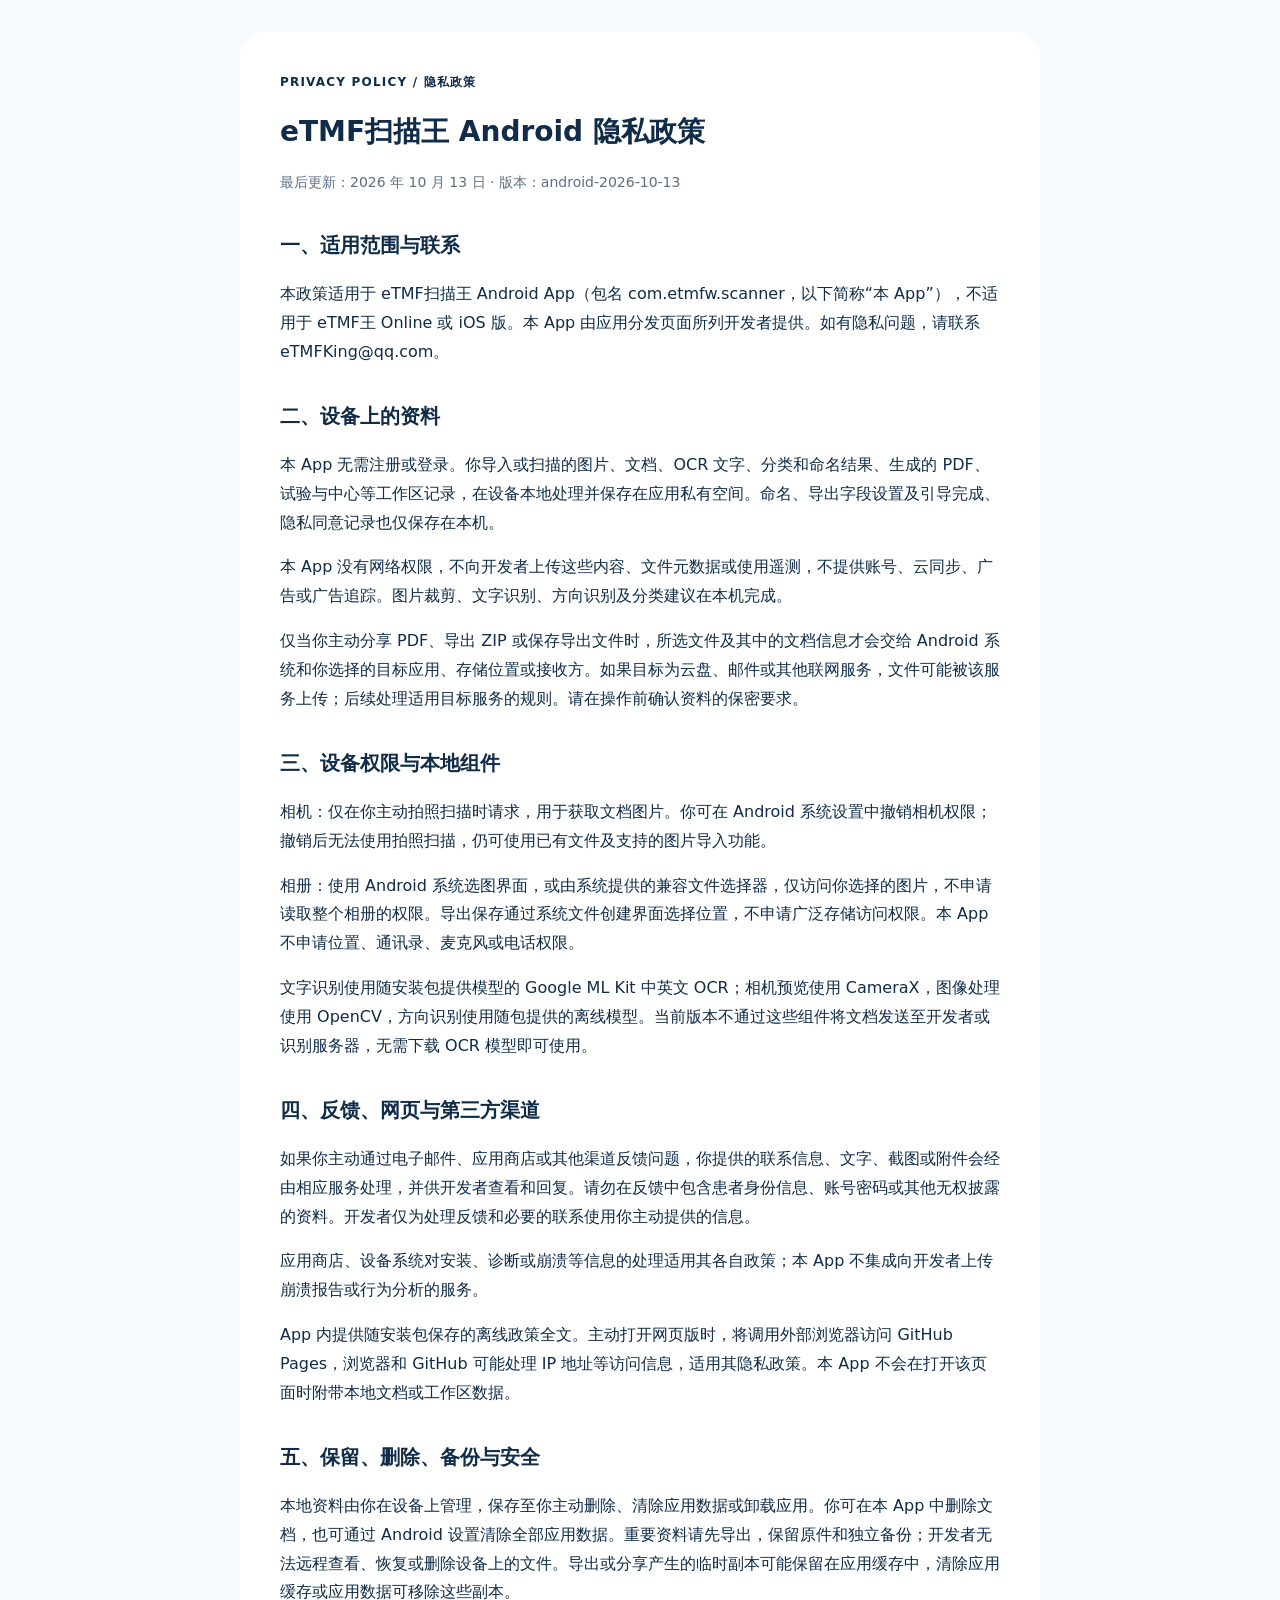
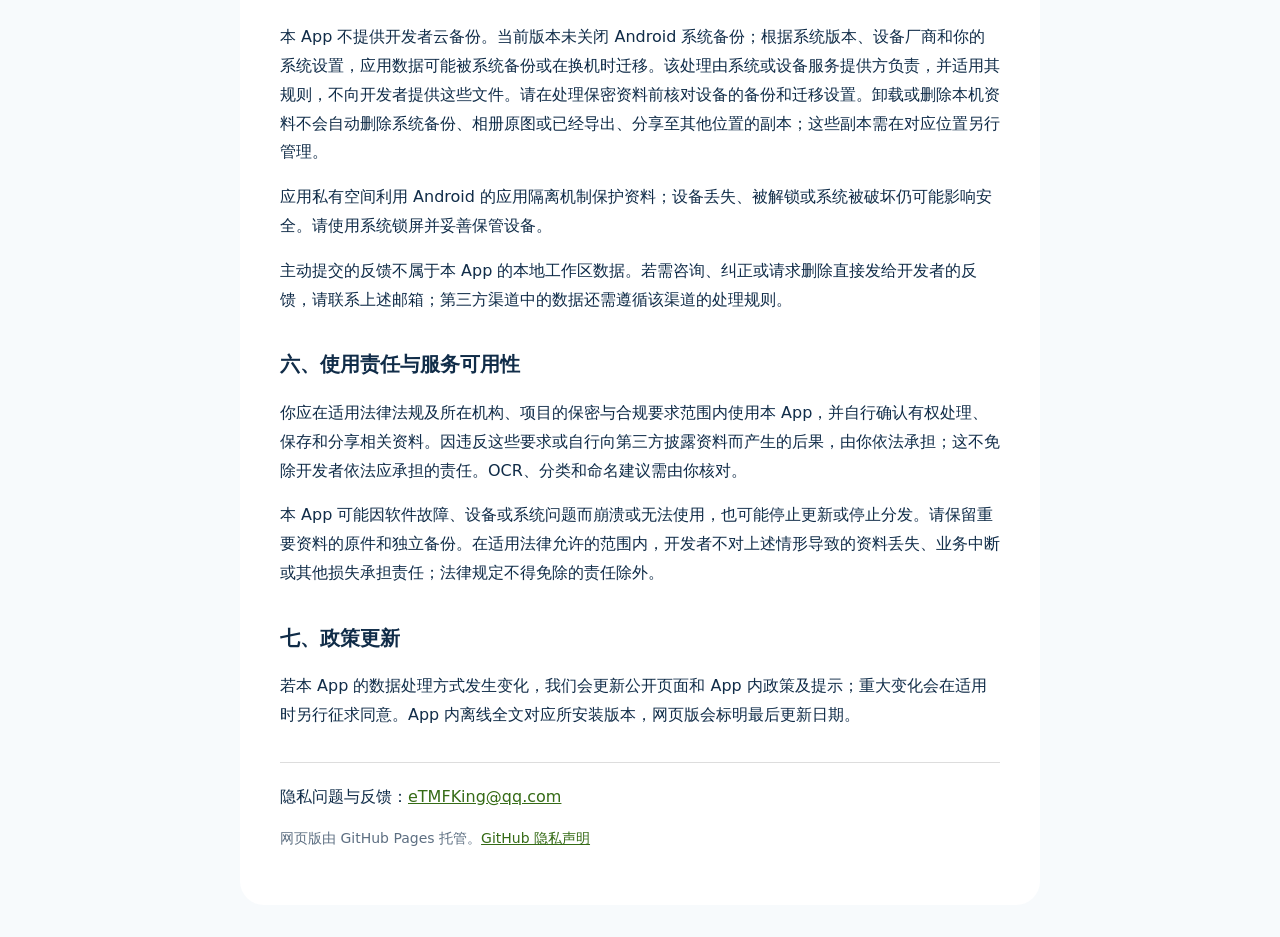
==== public/tool-android-privacy/index.html @ 69830667 "Publish Android scanner privacy policy" ====
<!doctype html>
<html lang="zh-CN"><head><meta charset="utf-8"><meta name="viewport" content="width=device-width, initial-scale=1"><meta name="description" content="eTMF扫描王 Android 版隐私政策：本地扫描与离线识别、设备权限、分享导出及资料管理。"><title>eTMF扫描王 Android 隐私政策</title><style>
:root{color-scheme:light dark;font-family:system-ui,-apple-system,"Noto Sans SC",sans-serif;line-height:1.8;color:#102c48;background:#f7fafc}body{margin:0;padding:32px 20px}main{box-sizing:border-box;max-width:800px;margin:auto;background:#fff;border-radius:24px;padding:40px}h1{font-size:28px;line-height:1.4}h2{font-size:20px;margin-top:32px}p{overflow-wrap:anywhere}a{color:#356b16}.meta{color:#5d6f82;font-size:14px}.label{font-size:12px;letter-spacing:.1em;font-weight:700}footer{margin-top:32px;border-top:1px solid #ddd;padding-top:20px}@media(max-width:600px){body{padding:16px 12px}main{padding:24px 20px}h1{font-size:24px}}@media(prefers-color-scheme:dark){:root{color:#e3edf6;background:#101a24}main{background:#172635}.meta{color:#a2b5c7}a{color:#b7f34a}}
</style></head><body><main><div class="label">PRIVACY POLICY / 隐私政策</div><h1>eTMF扫描王 Android 隐私政策</h1><p class="meta">最后更新：2026 年 10 月 13 日 · 版本：android-2026-10-13</p><section><h2>一、适用范围与联系</h2><p>本政策适用于 eTMF扫描王 Android App（包名 com.etmfw.scanner，以下简称“本 App”），不适用于 eTMF王 Online 或 iOS 版。本 App 由应用分发页面所列开发者提供。如有隐私问题，请联系 eTMFKing@qq.com。</p></section>
<section><h2>二、设备上的资料</h2><p>本 App 无需注册或登录。你导入或扫描的图片、文档、OCR 文字、分类和命名结果、生成的 PDF、试验与中心等工作区记录，在设备本地处理并保存在应用私有空间。命名、导出字段设置及引导完成、隐私同意记录也仅保存在本机。</p><p>本 App 没有网络权限，不向开发者上传这些内容、文件元数据或使用遥测，不提供账号、云同步、广告或广告追踪。图片裁剪、文字识别、方向识别及分类建议在本机完成。</p><p>仅当你主动分享 PDF、导出 ZIP 或保存导出文件时，所选文件及其中的文档信息才会交给 Android 系统和你选择的目标应用、存储位置或接收方。如果目标为云盘、邮件或其他联网服务，文件可能被该服务上传；后续处理适用目标服务的规则。请在操作前确认资料的保密要求。</p></section>
<section><h2>三、设备权限与本地组件</h2><p>相机：仅在你主动拍照扫描时请求，用于获取文档图片。你可在 Android 系统设置中撤销相机权限；撤销后无法使用拍照扫描，仍可使用已有文件及支持的图片导入功能。</p><p>相册：使用 Android 系统选图界面，或由系统提供的兼容文件选择器，仅访问你选择的图片，不申请读取整个相册的权限。导出保存通过系统文件创建界面选择位置，不申请广泛存储访问权限。本 App 不申请位置、通讯录、麦克风或电话权限。</p><p>文字识别使用随安装包提供模型的 Google ML Kit 中英文 OCR；相机预览使用 CameraX，图像处理使用 OpenCV，方向识别使用随包提供的离线模型。当前版本不通过这些组件将文档发送至开发者或识别服务器，无需下载 OCR 模型即可使用。</p></section>
<section><h2>四、反馈、网页与第三方渠道</h2><p>如果你主动通过电子邮件、应用商店或其他渠道反馈问题，你提供的联系信息、文字、截图或附件会经由相应服务处理，并供开发者查看和回复。请勿在反馈中包含患者身份信息、账号密码或其他无权披露的资料。开发者仅为处理反馈和必要的联系使用你主动提供的信息。</p><p>应用商店、设备系统对安装、诊断或崩溃等信息的处理适用其各自政策；本 App 不集成向开发者上传崩溃报告或行为分析的服务。</p><p>App 内提供随安装包保存的离线政策全文。主动打开网页版时，将调用外部浏览器访问 GitHub Pages，浏览器和 GitHub 可能处理 IP 地址等访问信息，适用其隐私政策。本 App 不会在打开该页面时附带本地文档或工作区数据。</p></section>
<section><h2>五、保留、删除、备份与安全</h2><p>本地资料由你在设备上管理，保存至你主动删除、清除应用数据或卸载应用。你可在本 App 中删除文档，也可通过 Android 设置清除全部应用数据。重要资料请先导出，保留原件和独立备份；开发者无法远程查看、恢复或删除设备上的文件。导出或分享产生的临时副本可能保留在应用缓存中，清除应用缓存或应用数据可移除这些副本。</p><p>本 App 不提供开发者云备份。当前版本未关闭 Android 系统备份；根据系统版本、设备厂商和你的系统设置，应用数据可能被系统备份或在换机时迁移。该处理由系统或设备服务提供方负责，并适用其规则，不向开发者提供这些文件。请在处理保密资料前核对设备的备份和迁移设置。卸载或删除本机资料不会自动删除系统备份、相册原图或已经导出、分享至其他位置的副本；这些副本需在对应位置另行管理。</p><p>应用私有空间利用 Android 的应用隔离机制保护资料；设备丢失、被解锁或系统被破坏仍可能影响安全。请使用系统锁屏并妥善保管设备。</p><p>主动提交的反馈不属于本 App 的本地工作区数据。若需咨询、纠正或请求删除直接发给开发者的反馈，请联系上述邮箱；第三方渠道中的数据还需遵循该渠道的处理规则。</p></section>
<section><h2>六、使用责任与服务可用性</h2><p>你应在适用法律法规及所在机构、项目的保密与合规要求范围内使用本 App，并自行确认有权处理、保存和分享相关资料。因违反这些要求或自行向第三方披露资料而产生的后果，由你依法承担；这不免除开发者依法应承担的责任。OCR、分类和命名建议需由你核对。</p><p>本 App 可能因软件故障、设备或系统问题而崩溃或无法使用，也可能停止更新或停止分发。请保留重要资料的原件和独立备份。在适用法律允许的范围内，开发者不对上述情形导致的资料丢失、业务中断或其他损失承担责任；法律规定不得免除的责任除外。</p></section>
<section><h2>七、政策更新</h2><p>若本 App 的数据处理方式发生变化，我们会更新公开页面和 App 内政策及提示；重大变化会在适用时另行征求同意。App 内离线全文对应所安装版本，网页版会标明最后更新日期。</p></section><footer>隐私问题与反馈：<a href="mailto:eTMFKing@qq.com">eTMFKing@qq.com</a><p class="meta">网页版由 GitHub Pages 托管。<a href="https://docs.github.com/en/site-policy/privacy-policies/github-general-privacy-statement">GitHub 隐私声明</a></p></footer></main></body></html>
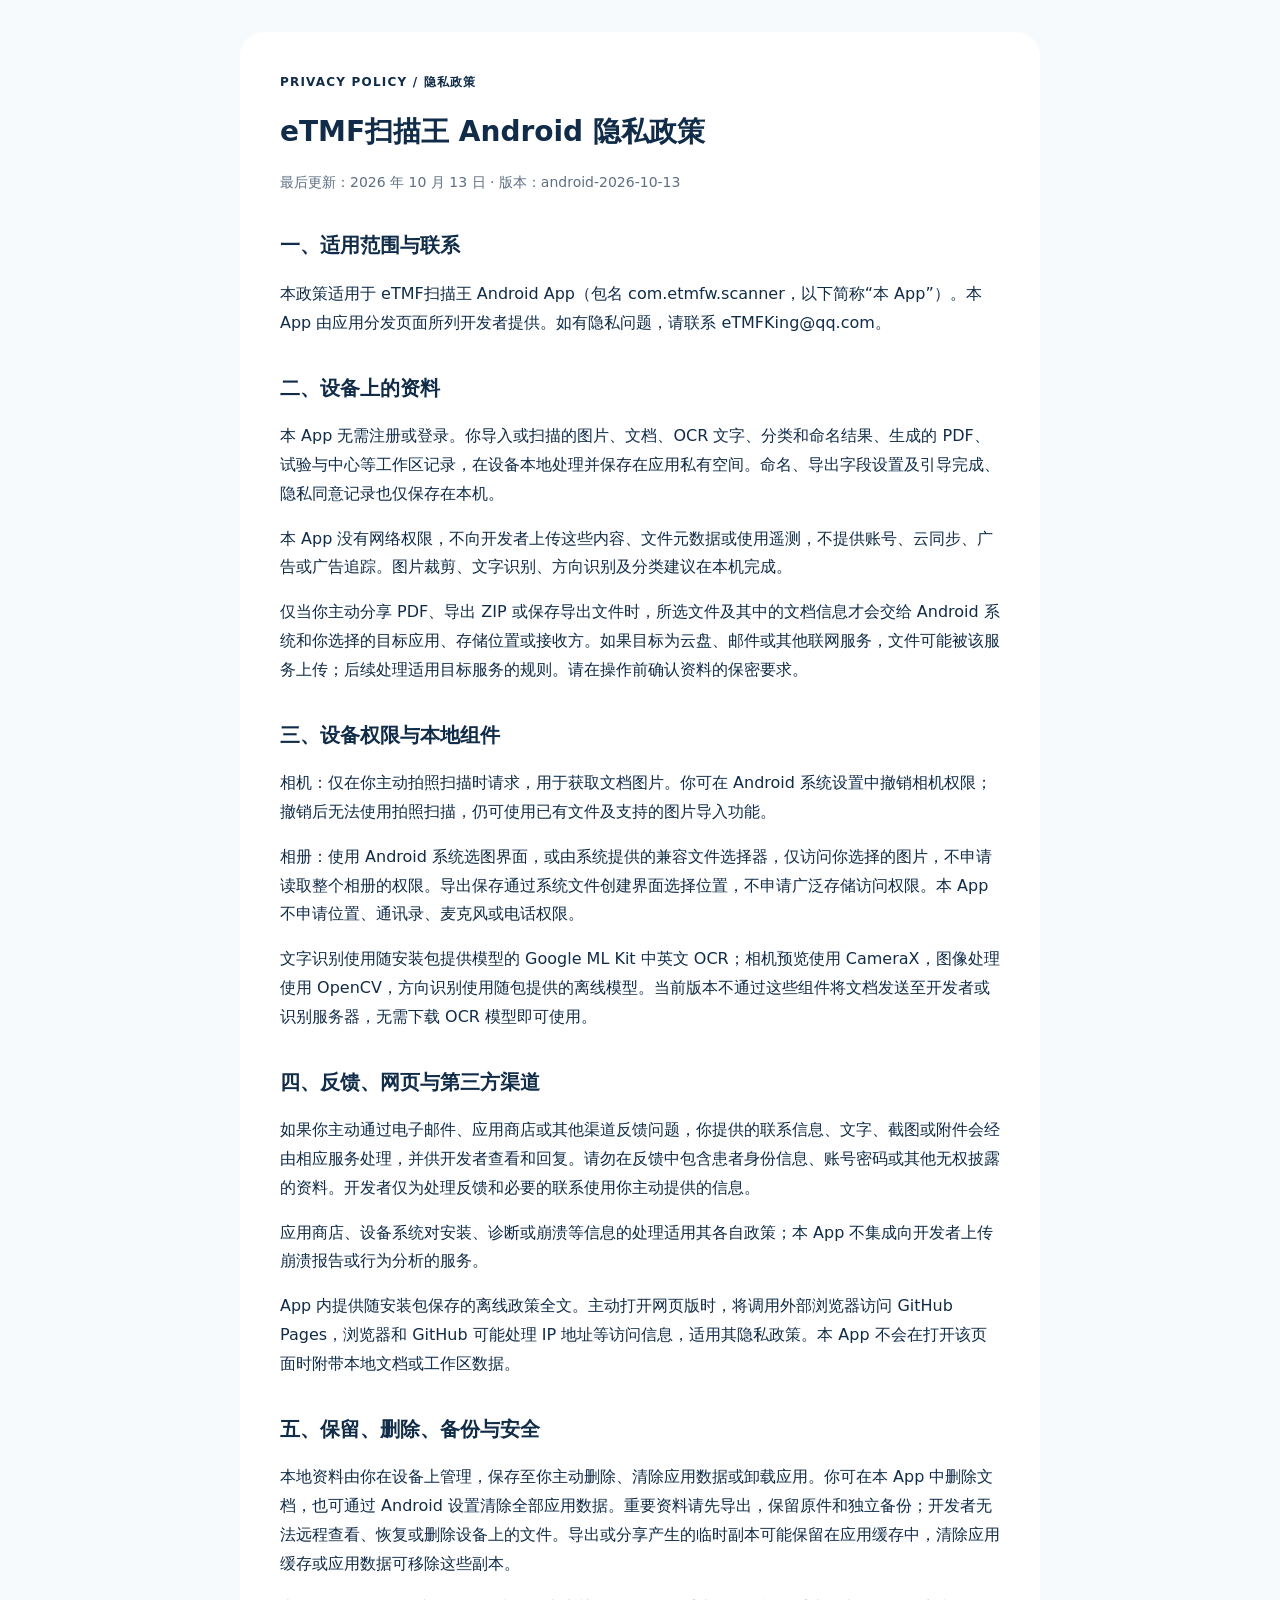
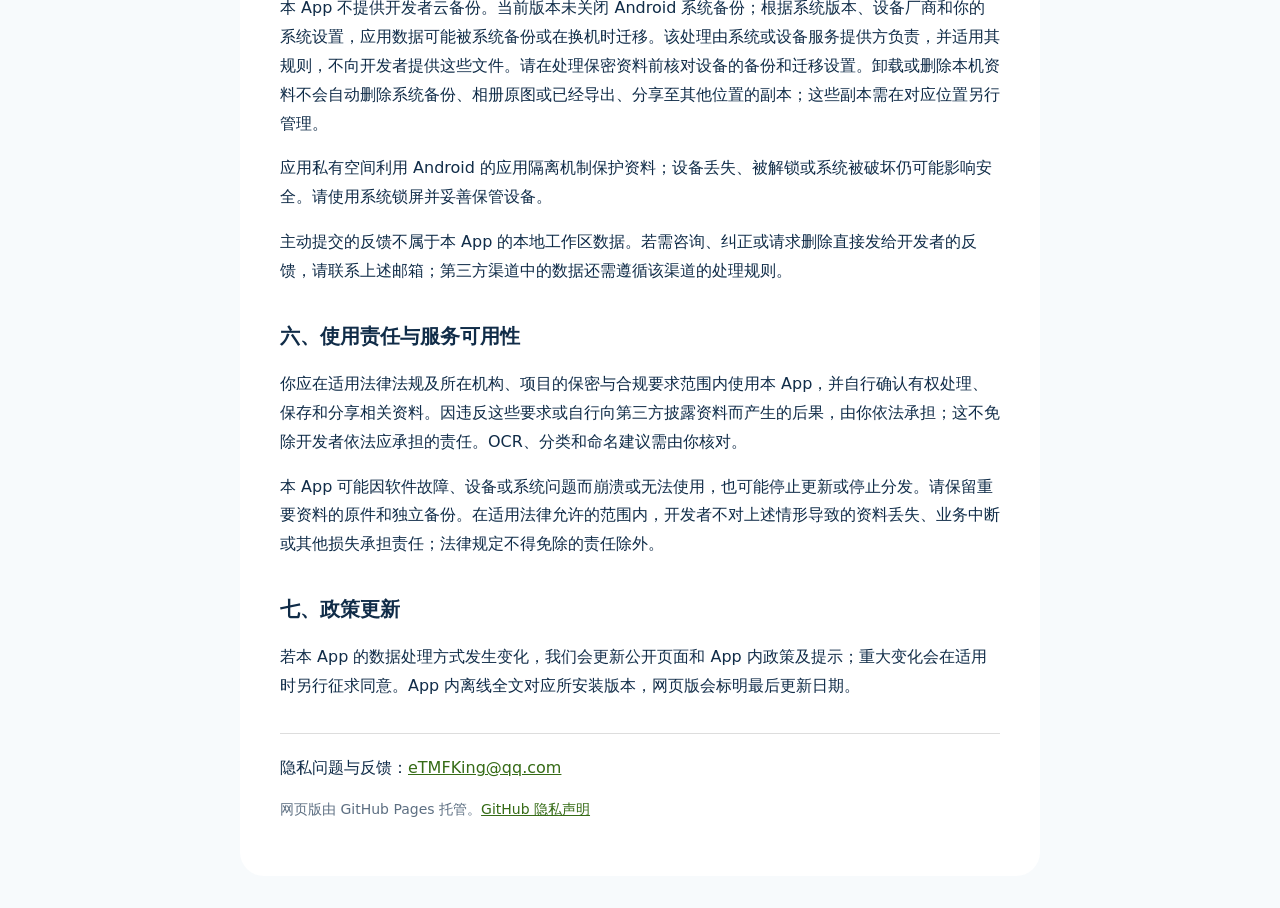
==== commit b2377152: "Simplify Android privacy policy scope" ====
--- a/public/tool-android-privacy/index.html
+++ b/public/tool-android-privacy/index.html
@@ -1,7 +1,7 @@
 <!doctype html>
 <html lang="zh-CN"><head><meta charset="utf-8"><meta name="viewport" content="width=device-width, initial-scale=1"><meta name="description" content="eTMF扫描王 Android 版隐私政策：本地扫描与离线识别、设备权限、分享导出及资料管理。"><title>eTMF扫描王 Android 隐私政策</title><style>
 :root{color-scheme:light dark;font-family:system-ui,-apple-system,"Noto Sans SC",sans-serif;line-height:1.8;color:#102c48;background:#f7fafc}body{margin:0;padding:32px 20px}main{box-sizing:border-box;max-width:800px;margin:auto;background:#fff;border-radius:24px;padding:40px}h1{font-size:28px;line-height:1.4}h2{font-size:20px;margin-top:32px}p{overflow-wrap:anywhere}a{color:#356b16}.meta{color:#5d6f82;font-size:14px}.label{font-size:12px;letter-spacing:.1em;font-weight:700}footer{margin-top:32px;border-top:1px solid #ddd;padding-top:20px}@media(max-width:600px){body{padding:16px 12px}main{padding:24px 20px}h1{font-size:24px}}@media(prefers-color-scheme:dark){:root{color:#e3edf6;background:#101a24}main{background:#172635}.meta{color:#a2b5c7}a{color:#b7f34a}}
-</style></head><body><main><div class="label">PRIVACY POLICY / 隐私政策</div><h1>eTMF扫描王 Android 隐私政策</h1><p class="meta">最后更新：2026 年 10 月 13 日 · 版本：android-2026-10-13</p><section><h2>一、适用范围与联系</h2><p>本政策适用于 eTMF扫描王 Android App（包名 com.etmfw.scanner，以下简称“本 App”），不适用于 eTMF王 Online 或 iOS 版。本 App 由应用分发页面所列开发者提供。如有隐私问题，请联系 eTMFKing@qq.com。</p></section>
+</style></head><body><main><div class="label">PRIVACY POLICY / 隐私政策</div><h1>eTMF扫描王 Android 隐私政策</h1><p class="meta">最后更新：2026 年 10 月 13 日 · 版本：android-2026-10-13</p><section><h2>一、适用范围与联系</h2><p>本政策适用于 eTMF扫描王 Android App（包名 com.etmfw.scanner，以下简称“本 App”）。本 App 由应用分发页面所列开发者提供。如有隐私问题，请联系 eTMFKing@qq.com。</p></section>
 <section><h2>二、设备上的资料</h2><p>本 App 无需注册或登录。你导入或扫描的图片、文档、OCR 文字、分类和命名结果、生成的 PDF、试验与中心等工作区记录，在设备本地处理并保存在应用私有空间。命名、导出字段设置及引导完成、隐私同意记录也仅保存在本机。</p><p>本 App 没有网络权限，不向开发者上传这些内容、文件元数据或使用遥测，不提供账号、云同步、广告或广告追踪。图片裁剪、文字识别、方向识别及分类建议在本机完成。</p><p>仅当你主动分享 PDF、导出 ZIP 或保存导出文件时，所选文件及其中的文档信息才会交给 Android 系统和你选择的目标应用、存储位置或接收方。如果目标为云盘、邮件或其他联网服务，文件可能被该服务上传；后续处理适用目标服务的规则。请在操作前确认资料的保密要求。</p></section>
 <section><h2>三、设备权限与本地组件</h2><p>相机：仅在你主动拍照扫描时请求，用于获取文档图片。你可在 Android 系统设置中撤销相机权限；撤销后无法使用拍照扫描，仍可使用已有文件及支持的图片导入功能。</p><p>相册：使用 Android 系统选图界面，或由系统提供的兼容文件选择器，仅访问你选择的图片，不申请读取整个相册的权限。导出保存通过系统文件创建界面选择位置，不申请广泛存储访问权限。本 App 不申请位置、通讯录、麦克风或电话权限。</p><p>文字识别使用随安装包提供模型的 Google ML Kit 中英文 OCR；相机预览使用 CameraX，图像处理使用 OpenCV，方向识别使用随包提供的离线模型。当前版本不通过这些组件将文档发送至开发者或识别服务器，无需下载 OCR 模型即可使用。</p></section>
 <section><h2>四、反馈、网页与第三方渠道</h2><p>如果你主动通过电子邮件、应用商店或其他渠道反馈问题，你提供的联系信息、文字、截图或附件会经由相应服务处理，并供开发者查看和回复。请勿在反馈中包含患者身份信息、账号密码或其他无权披露的资料。开发者仅为处理反馈和必要的联系使用你主动提供的信息。</p><p>应用商店、设备系统对安装、诊断或崩溃等信息的处理适用其各自政策；本 App 不集成向开发者上传崩溃报告或行为分析的服务。</p><p>App 内提供随安装包保存的离线政策全文。主动打开网页版时，将调用外部浏览器访问 GitHub Pages，浏览器和 GitHub 可能处理 IP 地址等访问信息，适用其隐私政策。本 App 不会在打开该页面时附带本地文档或工作区数据。</p></section>
